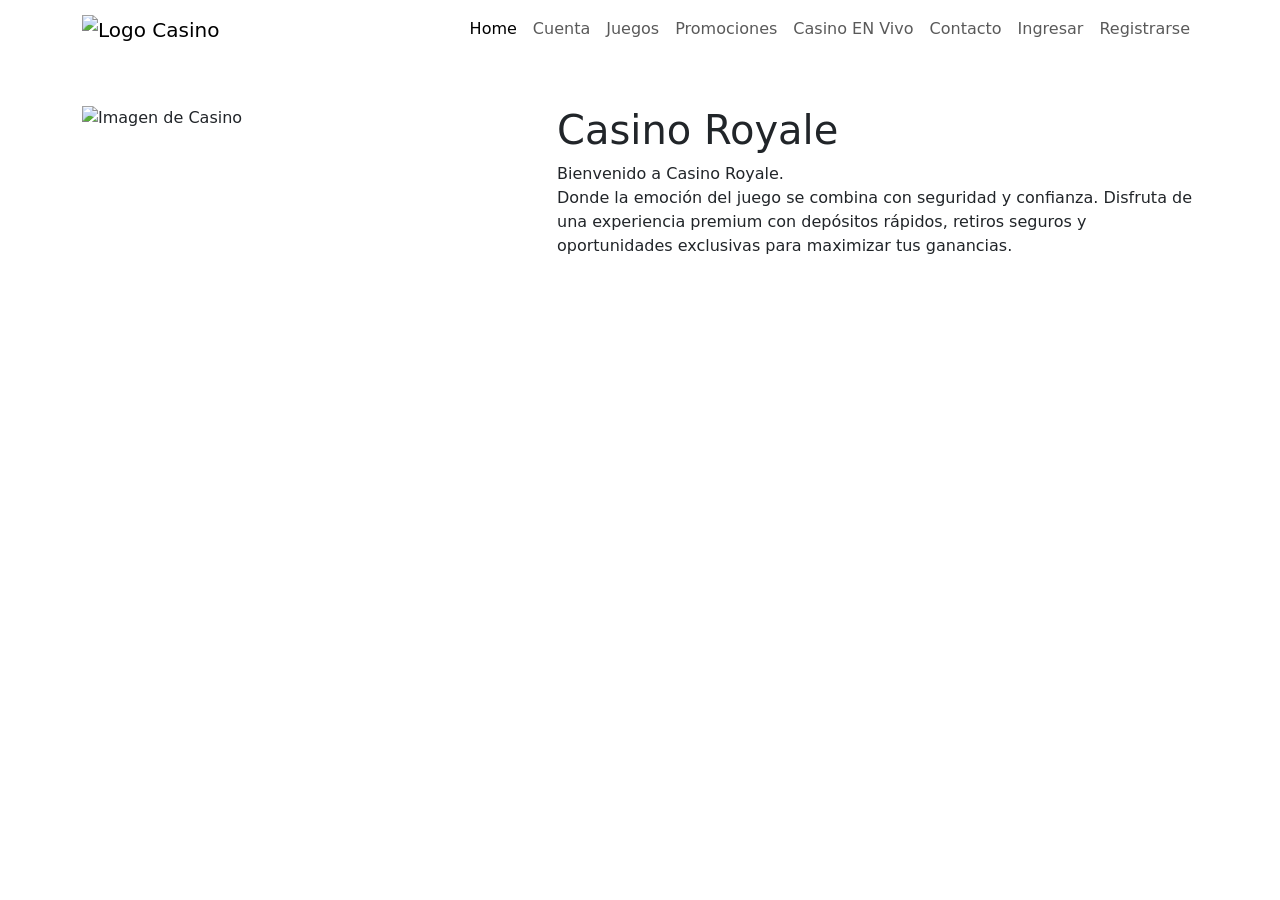
==== index.html @ 1d7e8b8c "a" ====
<!DOCTYPE html>
<html lang="en">
<head>
    <meta charset="UTF-8">
    <meta name="viewport" content="width=device-width, initial-scale=1.0">
    <title>Casino Royale</title>
    <link href="https://cdn.jsdelivr.net/npm/bootstrap@5.3.8/dist/css/bootstrap.min.css" rel="stylesheet">
    <link rel="stylesheet" href="style.css">
</head>
<body>
    <header>
        <nav class="navbar navbar-expand-lg bg-casino">
            <div class="container">
                <a class="navbar-brand" href="#">
                    <img src="img/logo.png" alt="Logo Casino" width="100" height="50">
                </a>
                <button class="navbar-toggler" type="button" data-bs-toggle="collapse" data-bs-target="#navbarNav">
                    <span class="navbar-toggler-icon"></span>
                </button>

                <div class="collapse navbar-collapse" id="navbarNav">
                    <ul class="navbar-nav ms-auto">
                        <li class="nav-item"><a class="nav-link active" href="#">Home</a></li>
                        <li class="nav-item"><a class="nav-link" href="#">Cuenta</a></li>
                        <li class="nav-item"><a class="nav-link" href="#">Juegos</a></li>
                        <li class="nav-item"><a class="nav-link" href="#">Promociones</a></li>
                        <li class="nav-item"><a class="nav-link" href="#">Casino EN Vivo</a></li>
                        <li class="nav-item"><a class="nav-link" href="#">Contacto</a></li>
                        <li class="nav-item"><a class="nav-link" href="#">Ingresar</a></li>
                        <li class="nav-item"><a class="nav-link" href="#">Registrarse</a></li>
                    </ul>
                </div>
            </div>
        </nav>
    </header>

    <section id="hero" class="mt-5">
        <div class="container">
            <div class="row">

                <article class="col-lg-5">
                    <div class="cont-foto">
                        <img src="img/hero.png" alt="Imagen de Casino" class="img-fluid">
                    </div>
                </article>

                <article class="col-lg-7 cont-info">
                    <h1>Casino Royale</h1>
                    <p>
                        Bienvenido a Casino Royale.<br>
                        Donde la emoción del juego se combina con seguridad y confianza. 
                        Disfruta de una experiencia premium con depósitos rápidos, 
                        retiros seguros y oportunidades exclusivas para maximizar tus ganancias.
                    </p>
                </article>

            </div>
        </div>
    </section>

</body>
</html>
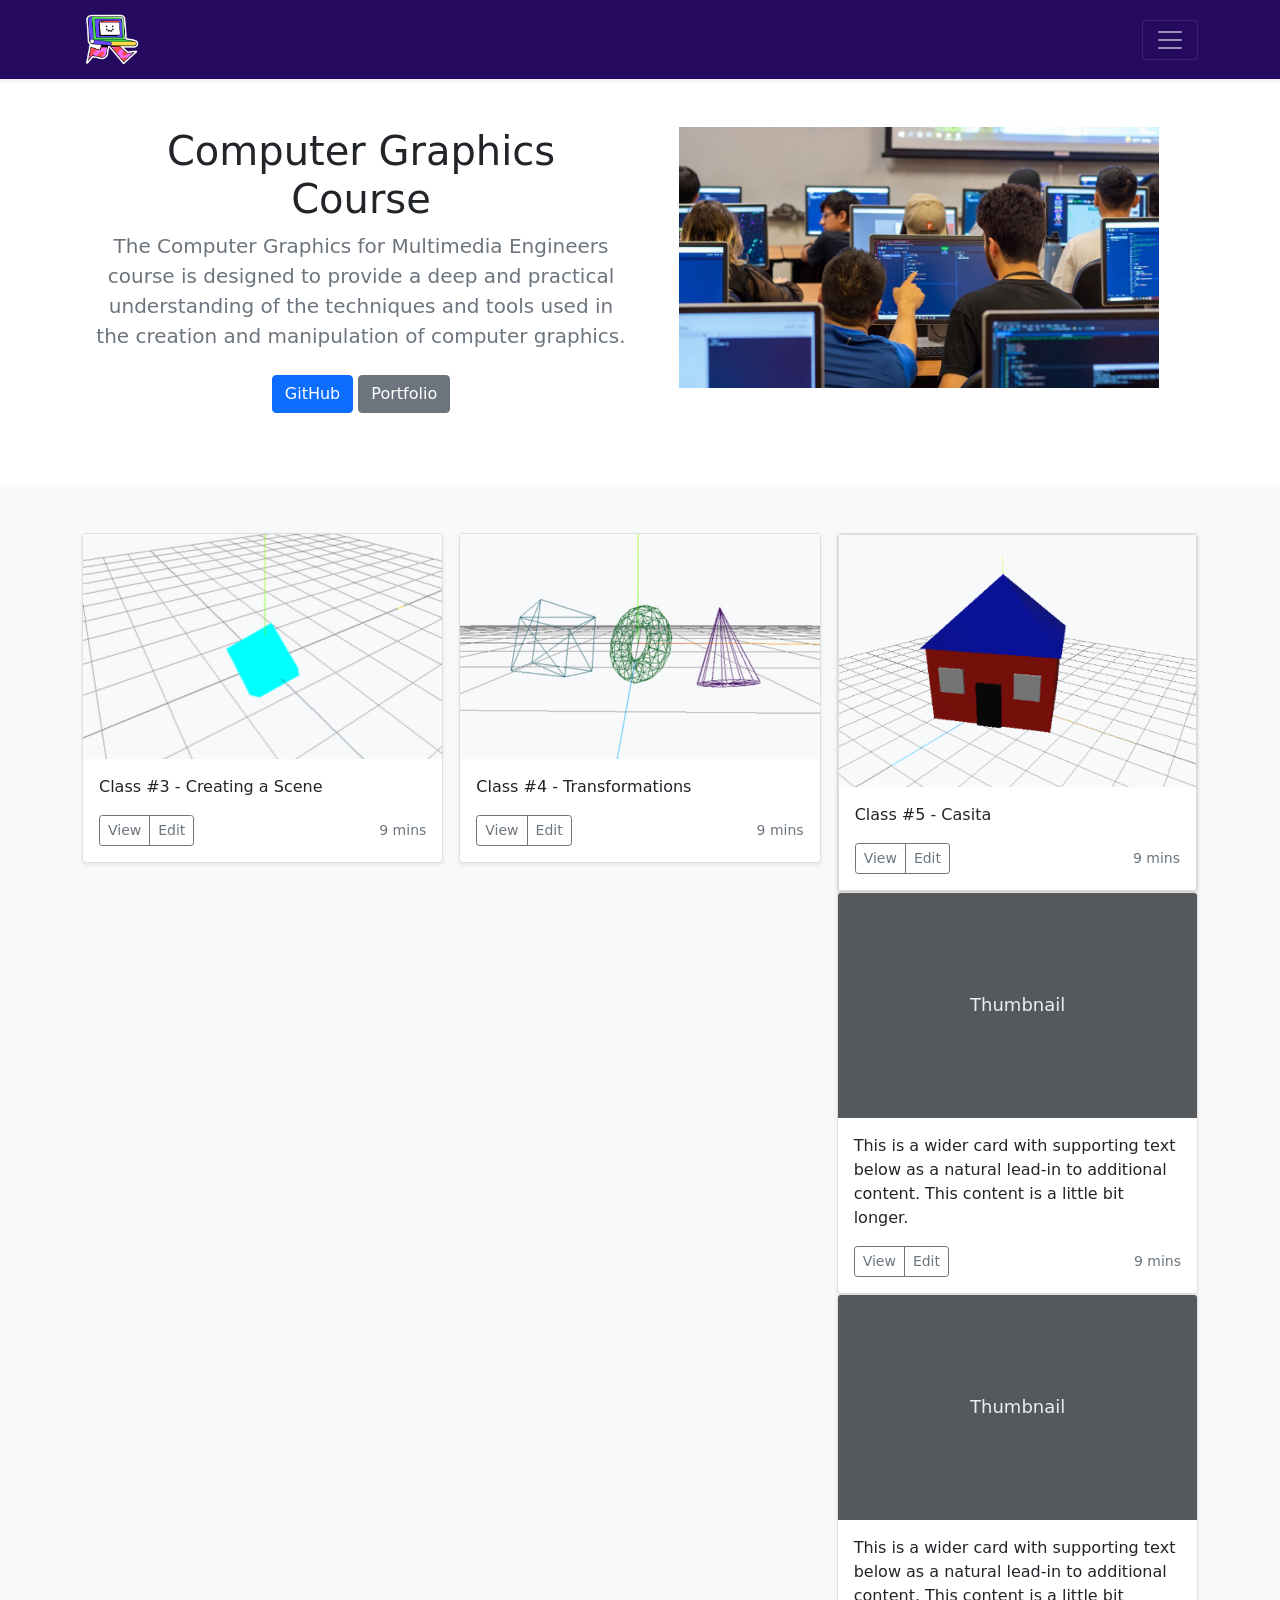
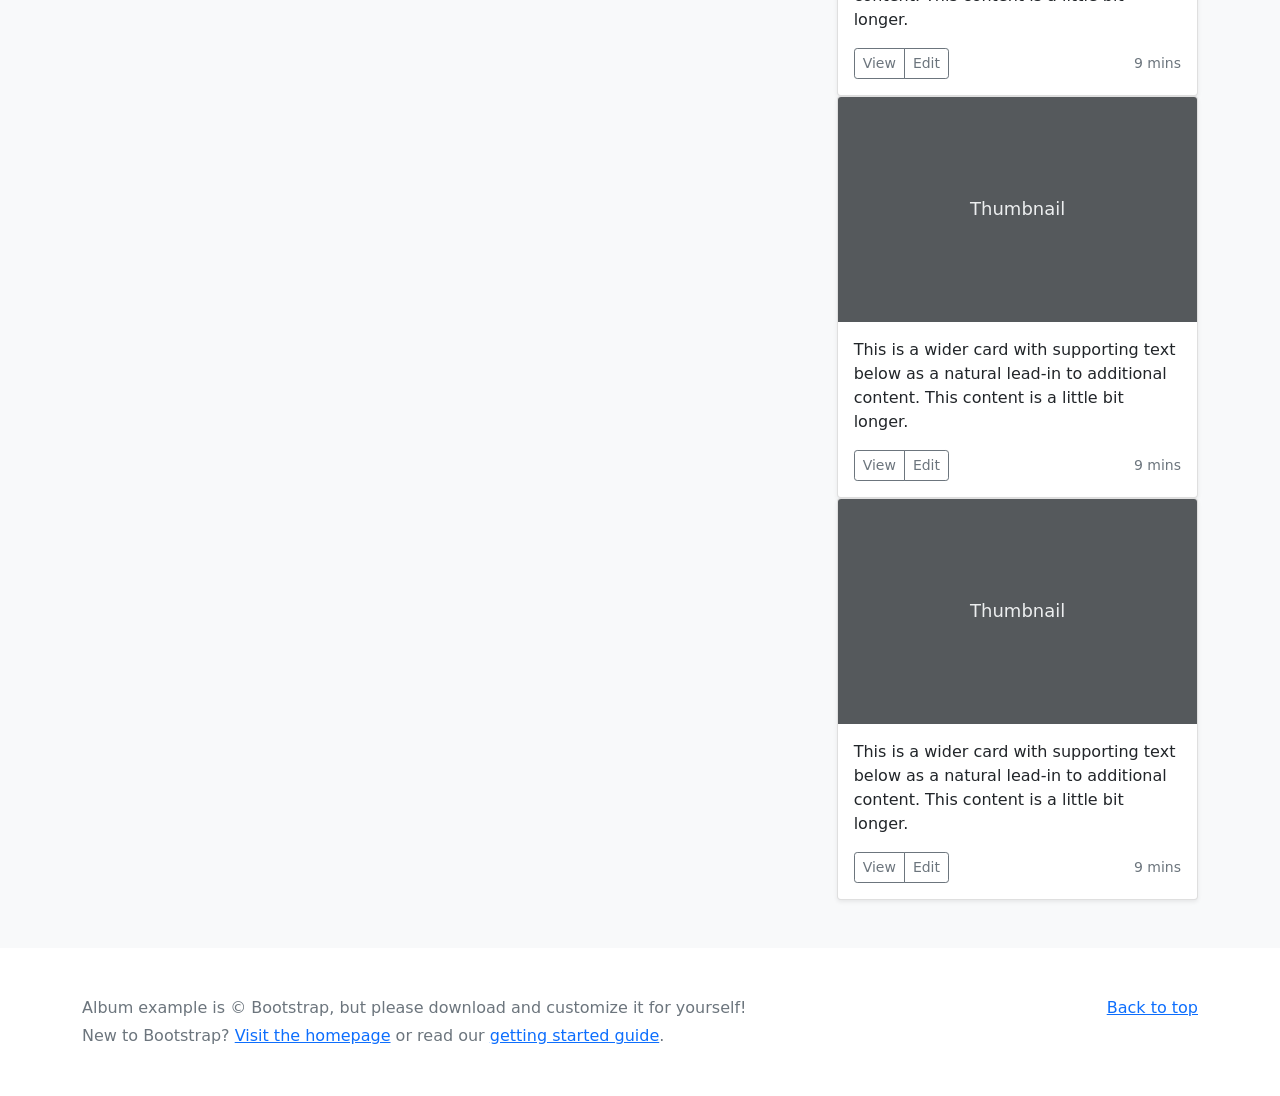
==== commit 1c2affe0: "a" ====
--- a/index.html
+++ b/index.html
@@ -1,62 +1,216 @@
-<!DOCTYPE html>
+<!doctype html>
 <html lang="en">
-<head>
-    <meta charset="UTF-8">
-    <meta name="viewport" content="width=device-width, initial-scale=1.0">
-    <title>Casino Royale</title>
-    <link href="https://cdn.jsdelivr.net/npm/bootstrap@5.3.8/dist/css/bootstrap.min.css" rel="stylesheet">
-    <link rel="stylesheet" href="style.css">
-</head>
-<body>
-    <header>
-        <nav class="navbar navbar-expand-lg bg-casino">
-            <div class="container">
-                <a class="navbar-brand" href="#">
-                    <img src="img/logo.png" alt="Logo Casino" width="100" height="50">
-                </a>
-                <button class="navbar-toggler" type="button" data-bs-toggle="collapse" data-bs-target="#navbarNav">
-                    <span class="navbar-toggler-icon"></span>
-                </button>
-
-                <div class="collapse navbar-collapse" id="navbarNav">
-                    <ul class="navbar-nav ms-auto">
-                        <li class="nav-item"><a class="nav-link active" href="#">Home</a></li>
-                        <li class="nav-item"><a class="nav-link" href="#">Cuenta</a></li>
-                        <li class="nav-item"><a class="nav-link" href="#">Juegos</a></li>
-                        <li class="nav-item"><a class="nav-link" href="#">Promociones</a></li>
-                        <li class="nav-item"><a class="nav-link" href="#">Casino EN Vivo</a></li>
-                        <li class="nav-item"><a class="nav-link" href="#">Contacto</a></li>
-                        <li class="nav-item"><a class="nav-link" href="#">Ingresar</a></li>
-                        <li class="nav-item"><a class="nav-link" href="#">Registrarse</a></li>
-                    </ul>
-                </div>
-            </div>
-        </nav>
-    </header>
-
-    <section id="hero" class="mt-5">
-        <div class="container">
-            <div class="row">
-
-                <article class="col-lg-5">
-                    <div class="cont-foto">
-                        <img src="img/hero.png" alt="Imagen de Casino" class="img-fluid">
-                    </div>
-                </article>
-
-                <article class="col-lg-7 cont-info">
-                    <h1>Casino Royale</h1>
-                    <p>
-                        Bienvenido a Casino Royale.<br>
-                        Donde la emoción del juego se combina con seguridad y confianza. 
-                        Disfruta de una experiencia premium con depósitos rápidos, 
-                        retiros seguros y oportunidades exclusivas para maximizar tus ganancias.
-                    </p>
-                </article>
-
-            </div>
-        </div>
-    </section>
-
-</body>
+  <head>
+    <meta charset="utf-8">
+    <meta name="viewport" content="width=device-width, initial-scale=1">
+    <meta name="description" content="">
+    <meta name="author" content="Mark Otto, Jacob Thornton, and Bootstrap contributors">
+    <meta name="generator" content="Hugo 0.84.0">
+    <title>Graphics 2026</title>
+    <link rel="icon" type="image/png" href="./src/img/computer-icon.png">
+
+    <!-- Bootstrap core CSS -->
+    <link href="./assets/dist/css/bootstrap.min.css" rel="stylesheet">
+    <link rel="stylesheet" href="./src/css/main.css">
+  </head>
+  <body>
+    
+<header>
+  <div class="collapse bg-dark" id="navbarHeader">
+    <div class="container">
+      <div class="row">
+        <div class="col-sm-8 col-md-7 py-4">
+          <h4 class="text-white">About</h4>
+          <p class="text-muted">Add some information about the album below, the author, or any other background context. Make it a few sentences long so folks can pick up some informative tidbits. Then, link them off to some social networking sites or contact information.</p>
+        </div>
+        <div class="col-sm-4 offset-md-1 py-4">
+          <h4 class="text-white">Contact</h4>
+          <ul class="list-unstyled">
+            <li><a href="#" class="text-white">Follow on Twitter</a></li>
+            <li><a href="#" class="text-white">Like on Facebook</a></li>
+            <li><a href="#" class="text-white">Email me</a></li>
+          </ul>
+        </div>
+      </div>
+    </div>
+  </div>
+  <div class="navbar navbar-dark navbarme shadow-sm">
+    <div class="container">
+      <a href="#" class="navbar-brand d-flex align-items-center">
+        <img src="./src/img/computer-icon.png" alt="Icon" width="15%">
+      </a>
+      <button class="navbar-toggler" type="button" data-bs-toggle="collapse" data-bs-target="#navbarHeader" aria-controls="navbarHeader" aria-expanded="false" aria-label="Toggle navigation">
+        <span class="navbar-toggler-icon"></span>
+      </button>
+    </div>
+  </div>
+</header>
+
+<main>
+
+  <section class="py-5 text-center container">
+
+    <div class="container text-center">
+        <div class="row">
+            <div class="col">
+            <h1 class="fw-light">Computer Graphics Course</h1>
+                <p class="lead text-muted">The Computer Graphics for Multimedia Engineers course is designed to provide a deep and practical understanding of the techniques and tools used in the creation and manipulation of computer graphics.</p>
+                <p>
+                <a href="https://github.com/kdmonteal/computacion2026" target="_blank" class="btn btn-primary my-2">GitHub</a>
+                <a href="#" class="btn btn-secondary my-2">Portfolio</a>
+                </p>
+            </div>
+            <div class="col">
+                <img src="./src/img/students.jpg" alt="Students" width="90%">
+            </div>
+        </div>
+        </div>
+  </section>
+
+  <div class="album py-5 bg-light">
+    <div class="container">
+
+      <div class="row row-cols-1 row-cols-sm-2 row-cols-md-3 g-3">
+        <div class="col">
+          <div class="card shadow-sm">
+            <!-- <svg class="bd-placeholder-img card-img-top" width="100%" height="225" xmlns="http://www.w3.org/2000/svg" role="img" aria-label="Placeholder: Thumbnail" preserveAspectRatio="xMidYMid slice" focusable="false"><title>Placeholder</title><rect width="100%" height="100%" fill="#55595c"/><text x="50%" y="50%" fill="#eceeef" dy=".3em">Thumbnail</text></svg> -->
+            <img src="./src/img/content1.png" alt="Content 1">
+            <div class="card-body">
+              <p class="card-text">Class #3 - Creating a Scene</p>
+              <div class="d-flex justify-content-between align-items-center">
+                <div class="btn-group">
+                  <a  class="btn btn-sm btn-outline-secondary" href="./portfolio/class3/index.html">View</a>
+                  <button type="button" class="btn btn-sm btn-outline-secondary">Edit</button>
+                </div>
+                <small class="text-muted">9 mins</small>
+              </div>
+            </div>
+          </div>
+        </div>
+        <div class="col">
+          <div class="card shadow-sm">
+            <!-- <svg class="bd-placeholder-img card-img-top" width="100%" height="225" xmlns="http://www.w3.org/2000/svg" role="img" aria-label="Placeholder: Thumbnail" preserveAspectRatio="xMidYMid slice" focusable="false"><title>Placeholder</title><rect width="100%" height="100%" fill="#55595c"/><text x="50%" y="50%" fill="#eceeef" dy=".3em">Thumbnail</text></svg> -->
+            <img src="./src/img/content2.png" alt="Content 2">
+
+            <div class="card-body">
+              <p class="card-text">Class #4 - Transformations</p>
+              <div class="d-flex justify-content-between align-items-center">
+                <div class="btn-group">
+                  <a  class="btn btn-sm btn-outline-secondary" href="./portfolio/class4/index.html">View</a>
+                  <button type="button" class="btn btn-sm btn-outline-secondary">Edit</button>
+                </div>
+                <small class="text-muted">9 mins</small>
+              </div>
+            </div>
+          </div>
+        </div>
+        <div class="col">
+          <div class="card shadow-sm">
+             <!-- <svg class="bd-placeholder-img card-img-top" width="100%" height="225" xmlns="http://www.w3.org/2000/svg" role="img" aria-label="Placeholder: Thumbnail" preserveAspectRatio="xMidYMid slice" focusable="false"><title>Placeholder</title><rect width="100%" height="100%" fill="#55595c"/><text x="50%" y="50%" fill="#eceeef" dy=".3em">Thumbnail</text></svg> -->
+
+            <div class="card shadow-sm">
+            <!-- <svg class="bd-placeholder-img card-img-top" width="100%" height="225" xmlns="http://www.w3.org/2000/svg" role="img" aria-label="Placeholder: Thumbnail" preserveAspectRatio="xMidYMid slice" focusable="false"><title>Placeholder</title><rect width="100%" height="100%" fill="#55595c"/><text x="50%" y="50%" fill="#eceeef" dy=".3em">Thumbnail</text></svg> -->
+            <img src="./src/img/content3.png" alt="Content 3">
+
+
+            <div class="card-body">
+              <p class="card-text">Class #5 - Casita</p>
+              <div class="d-flex justify-content-between align-items-center">
+                <div class="btn-group">
+                  <a  class="btn btn-sm btn-outline-secondary" href="./portfolio/class5/index.html">View</a>
+                  <button type="button" class="btn btn-sm btn-outline-secondary">Edit</button>
+                </div>
+                <small class="text-muted">9 mins</small>
+              </div>
+            </div>
+          </div>
+        </div>
+        <div class="col">
+          <div class="card shadow-sm">
+            <svg class="bd-placeholder-img card-img-top" width="100%" height="225" xmlns="http://www.w3.org/2000/svg" role="img" aria-label="Placeholder: Thumbnail" preserveAspectRatio="xMidYMid slice" focusable="false"><title>Placeholder</title><rect width="100%" height="100%" fill="#55595c"/><text x="50%" y="50%" fill="#eceeef" dy=".3em">Thumbnail</text></svg>
+
+            <div class="card-body">
+              <p class="card-text">This is a wider card with supporting text below as a natural lead-in to additional content. This content is a little bit longer.</p>
+              <div class="d-flex justify-content-between align-items-center">
+                <div class="btn-group">
+                  <button type="button" class="btn btn-sm btn-outline-secondary">View</button>
+                  <button type="button" class="btn btn-sm btn-outline-secondary">Edit</button>
+                </div>
+                <small class="text-muted">9 mins</small>
+              </div>
+            </div>
+          </div>
+        </div>
+
+        <div class="col">
+          <div class="card shadow-sm">
+            <svg class="bd-placeholder-img card-img-top" width="100%" height="225" xmlns="http://www.w3.org/2000/svg" role="img" aria-label="Placeholder: Thumbnail" preserveAspectRatio="xMidYMid slice" focusable="false"><title>Placeholder</title><rect width="100%" height="100%" fill="#55595c"/><text x="50%" y="50%" fill="#eceeef" dy=".3em">Thumbnail</text></svg>
+
+            <div class="card-body">
+              <p class="card-text">This is a wider card with supporting text below as a natural lead-in to additional content. This content is a little bit longer.</p>
+              <div class="d-flex justify-content-between align-items-center">
+                <div class="btn-group">
+                  <button type="button" class="btn btn-sm btn-outline-secondary">View</button>
+                  <button type="button" class="btn btn-sm btn-outline-secondary">Edit</button>
+                </div>
+                <small class="text-muted">9 mins</small>
+              </div>
+            </div>
+          </div>
+        </div>
+        <div class="col">
+          <div class="card shadow-sm">
+            <svg class="bd-placeholder-img card-img-top" width="100%" height="225" xmlns="http://www.w3.org/2000/svg" role="img" aria-label="Placeholder: Thumbnail" preserveAspectRatio="xMidYMid slice" focusable="false"><title>Placeholder</title><rect width="100%" height="100%" fill="#55595c"/><text x="50%" y="50%" fill="#eceeef" dy=".3em">Thumbnail</text></svg>
+
+            <div class="card-body">
+              <p class="card-text">This is a wider card with supporting text below as a natural lead-in to additional content. This content is a little bit longer.</p>
+              <div class="d-flex justify-content-between align-items-center">
+                <div class="btn-group">
+                  <button type="button" class="btn btn-sm btn-outline-secondary">View</button>
+                  <button type="button" class="btn btn-sm btn-outline-secondary">Edit</button>
+                </div>
+                <small class="text-muted">9 mins</small>
+              </div>
+            </div>
+          </div>
+        </div>
+        <div class="col">
+          <div class="card shadow-sm">
+            <svg class="bd-placeholder-img card-img-top" width="100%" height="225" xmlns="http://www.w3.org/2000/svg" role="img" aria-label="Placeholder: Thumbnail" preserveAspectRatio="xMidYMid slice" focusable="false"><title>Placeholder</title><rect width="100%" height="100%" fill="#55595c"/><text x="50%" y="50%" fill="#eceeef" dy=".3em">Thumbnail</text></svg>
+
+            <div class="card-body">
+              <p class="card-text">This is a wider card with supporting text below as a natural lead-in to additional content. This content is a little bit longer.</p>
+              <div class="d-flex justify-content-between align-items-center">
+                <div class="btn-group">
+                  <button type="button" class="btn btn-sm btn-outline-secondary">View</button>
+                  <button type="button" class="btn btn-sm btn-outline-secondary">Edit</button>
+                </div>
+                <small class="text-muted">9 mins</small>
+              </div>
+            </div>
+          </div>
+        </div>
+
+        
+      </div>
+    </div>
+  </div>
+
+</main>
+
+<footer class="text-muted py-5">
+  <div class="container">
+    <p class="float-end mb-1">
+      <a href="#">Back to top</a>
+    </p>
+    <p class="mb-1">Album example is &copy; Bootstrap, but please download and customize it for yourself!</p>
+    <p class="mb-0">New to Bootstrap? <a href="/">Visit the homepage</a> or read our <a href="../getting-started/introduction/">getting started guide</a>.</p>
+  </div>
+</footer>
+
+
+    <script src="./assets/dist/js/bootstrap.bundle.min.js"></script>
+
+      
+  </body>
 </html>
--- a/src/css/main.css
+++ b/src/css/main.css
@@ -0,0 +1,17 @@
+   .bd-placeholder-img {
+       font-size: 1.125rem;
+       text-anchor: middle;
+       -webkit-user-select: none;
+       -moz-user-select: none;
+       user-select: none;
+   }
+
+   @media (min-width: 768px) {
+       .bd-placeholder-img-lg {
+           font-size: 3.5rem;
+       }
+   }
+
+   .navbarme{
+    background-color: #250a60;
+   }
